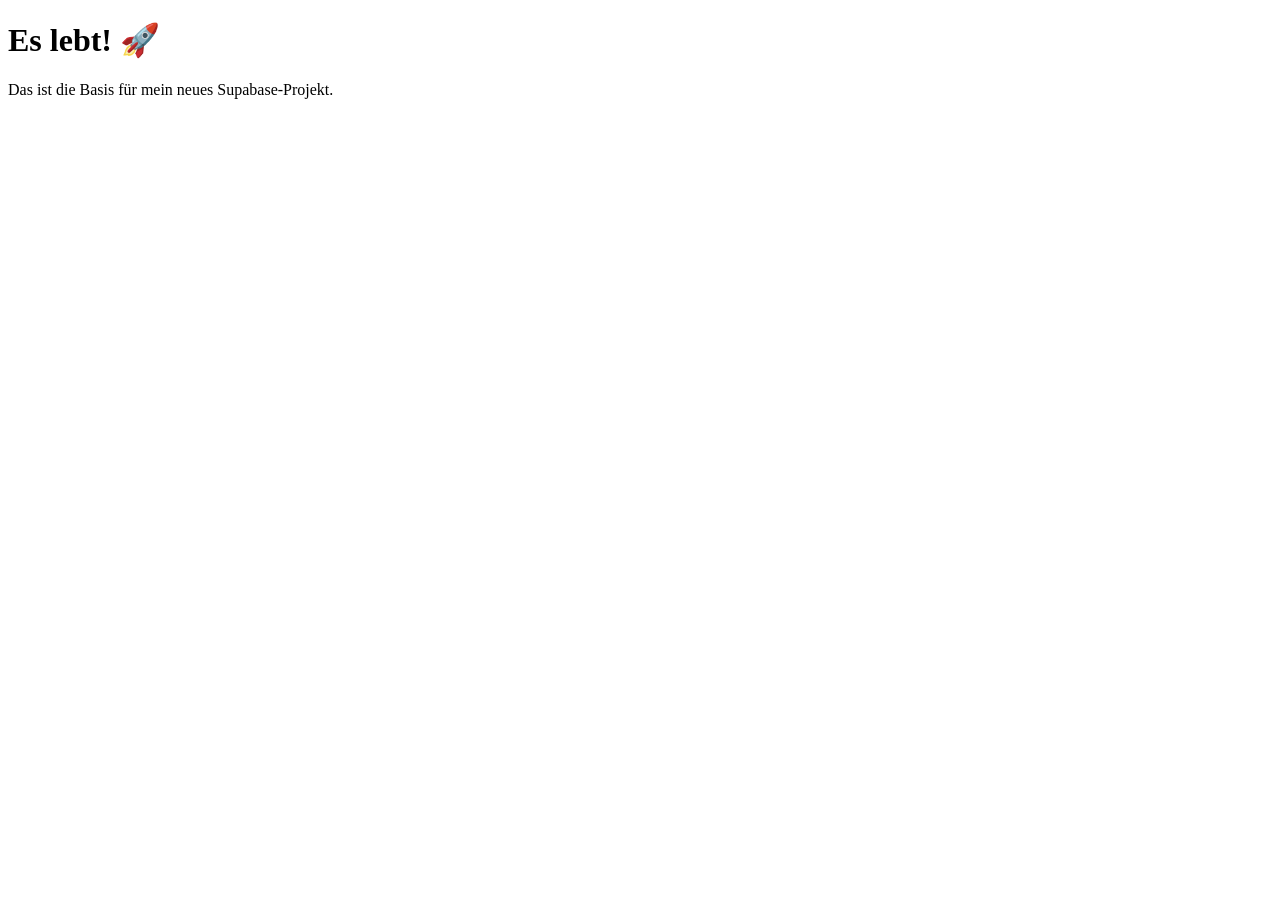
==== index.html @ 7c80a65b "Startseite mit Notepad++ erstellt" ====
<!DOCTYPE html>
<html lang="de">
<head>
    <meta charset="UTF-8">
    <meta name="viewport" content="width=device-width, initial-scale=1.0">
    <title>Meine GitHub Pages Seite</title>
</head>
<body>
    <h1>Es lebt! 🚀</h1>
    <p>Das ist die Basis für mein neues Supabase-Projekt.</p>
</body>
</html>
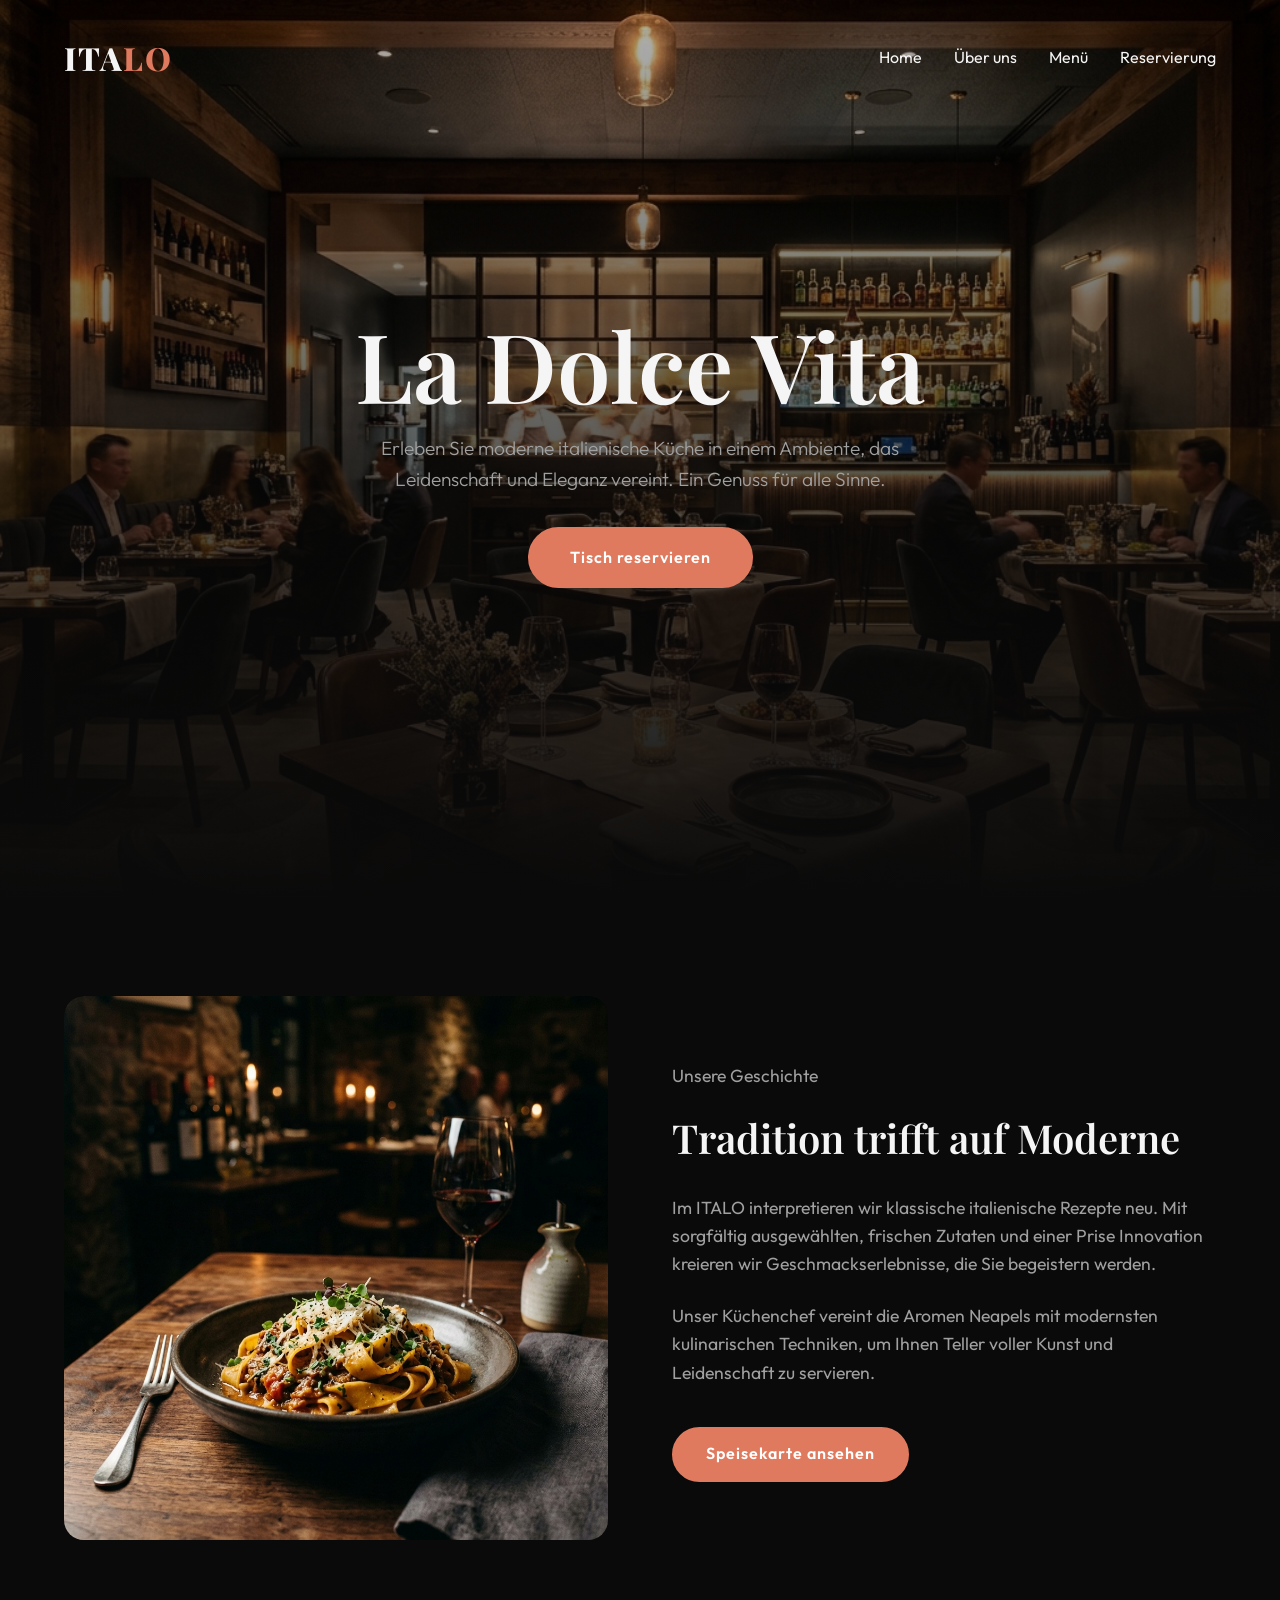
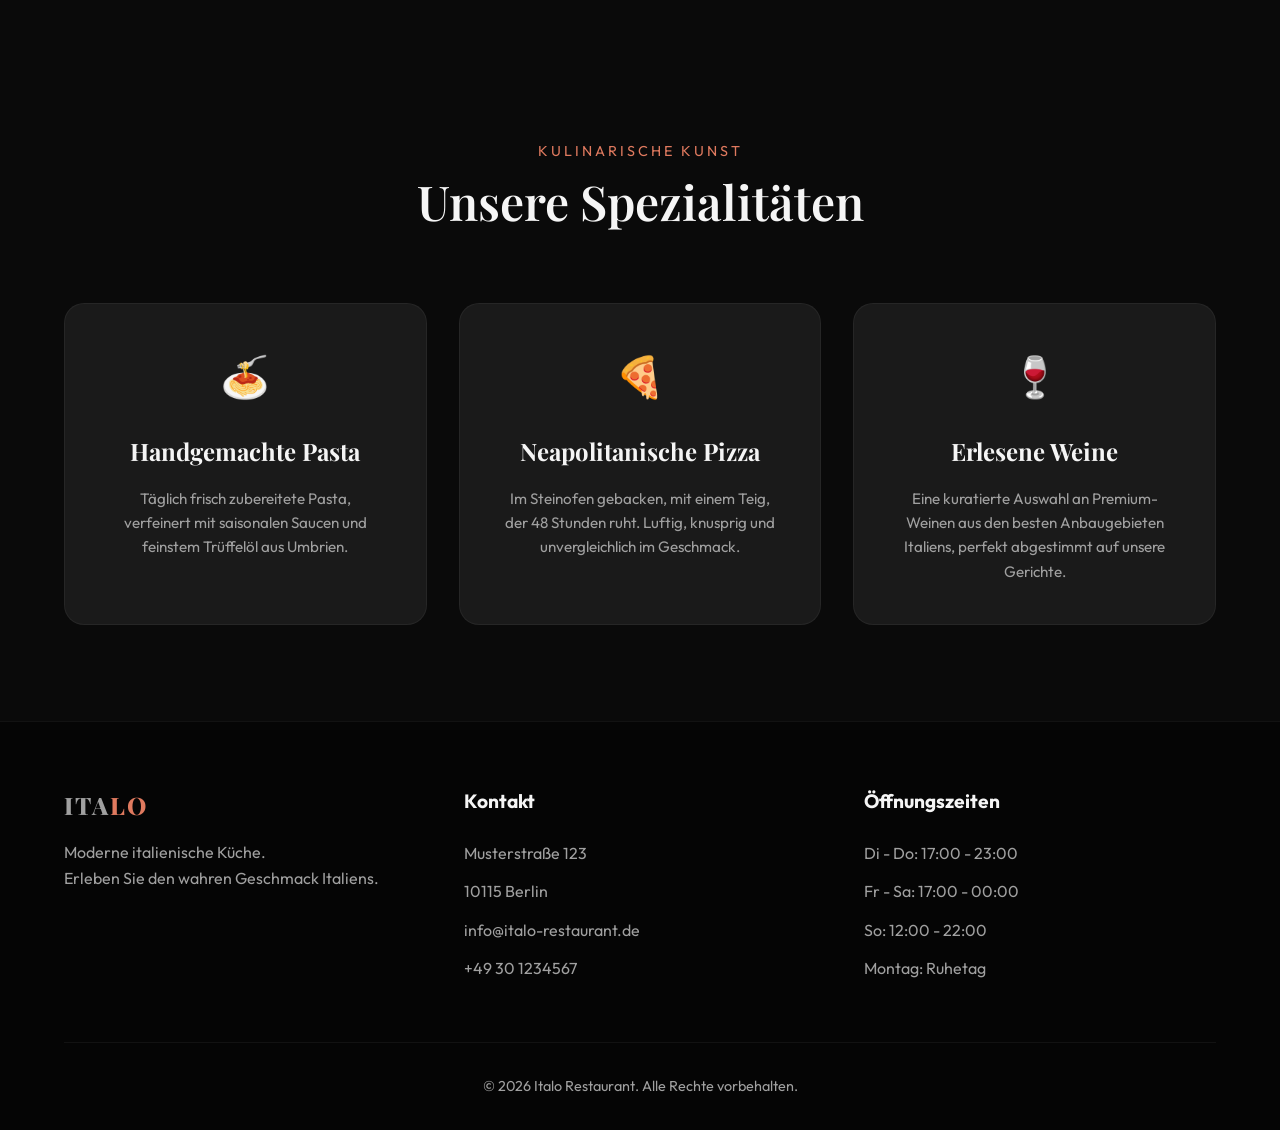
==== commit 36144578: "Initialer Upload meiner Dateien" ====
--- a/index.html
+++ b/index.html
@@ -1,12 +1,487 @@
 <!DOCTYPE html>
 <html lang="de">
+
 <head>
     <meta charset="UTF-8">
     <meta name="viewport" content="width=device-width, initial-scale=1.0">
-    <title>Meine GitHub Pages Seite</title>
+    <title>Italo | Modernes Italienisches Restaurant</title>
+    <meta name="description"
+        content="Italo - Ein modernes, italienisches Restaurant mit authentischer Küche und elegantem Ambiente.">
+    <link rel="preconnect" href="https://fonts.googleapis.com">
+    <link rel="preconnect" href="https://fonts.gstatic.com" crossorigin>
+    <link
+        href="https://fonts.googleapis.com/css2?family=Outfit:wght@300;400;600;800&family=Playfair+Display:ital,wght@0,600;1,600&display=swap"
+        rel="stylesheet">
+    <style>
+        :root {
+            --bg-color: #0a0a0a;
+            --text-main: #f5f5f5;
+            --text-muted: #a0a0a0;
+            --accent: #E07A5F;
+            --accent-hover: #c9654c;
+            --card-bg: #1a1a1a;
+            --font-sans: 'Outfit', sans-serif;
+            --font-serif: 'Playfair Display', serif;
+        }
+
+        * {
+            margin: 0;
+            padding: 0;
+            box-sizing: border-box;
+        }
+
+        body {
+            font-family: var(--font-sans);
+            background-color: var(--bg-color);
+            color: var(--text-main);
+            line-height: 1.6;
+            overflow-x: hidden;
+        }
+
+        /* Typography */
+        h1,
+        h2,
+        h3 {
+            font-family: var(--font-serif);
+            font-weight: 600;
+        }
+
+        /* Navigation */
+        nav {
+            position: fixed;
+            top: 0;
+            width: 100%;
+            padding: 2rem 5%;
+            display: flex;
+            justify-content: space-between;
+            align-items: center;
+            z-index: 100;
+            transition: all 0.3s ease;
+        }
+
+        nav.scrolled {
+            background: rgba(10, 10, 10, 0.9);
+            backdrop-filter: blur(10px);
+            padding: 1rem 5%;
+            border-bottom: 1px solid rgba(255, 255, 255, 0.05);
+        }
+
+        .logo {
+            font-size: 2rem;
+            font-weight: 800;
+            letter-spacing: 2px;
+            color: var(--text-main);
+            text-decoration: none;
+            font-family: var(--font-serif);
+        }
+
+        .logo span {
+            color: var(--accent);
+        }
+
+        .nav-links {
+            display: flex;
+            gap: 2rem;
+            list-style: none;
+        }
+
+        .nav-links a {
+            color: var(--text-main);
+            text-decoration: none;
+            font-weight: 400;
+            font-size: 1rem;
+            transition: color 0.3s ease;
+            position: relative;
+        }
+
+        .nav-links a::after {
+            content: '';
+            position: absolute;
+            bottom: -5px;
+            left: 0;
+            width: 0;
+            height: 2px;
+            background: var(--accent);
+            transition: width 0.3s ease;
+        }
+
+        .nav-links a:hover {
+            color: var(--accent);
+        }
+
+        .nav-links a:hover::after {
+            width: 100%;
+        }
+
+        /* Hero Section */
+        .hero {
+            height: 100vh;
+            display: flex;
+            align-items: center;
+            justify-content: center;
+            position: relative;
+            text-align: center;
+            padding: 0 20px;
+        }
+
+        .hero::before {
+            content: '';
+            position: absolute;
+            top: 0;
+            left: 0;
+            width: 100%;
+            height: 100%;
+            background: linear-gradient(to bottom, rgba(0, 0, 0, 0.3) 0%, rgba(10, 10, 10, 1) 100%), url('assets/hero.png') center/cover;
+            z-index: -1;
+            transform: scale(1.05);
+            animation: zoomOut 10s ease-out forwards;
+        }
+
+        @keyframes zoomOut {
+            from {
+                transform: scale(1.1);
+            }
+
+            to {
+                transform: scale(1);
+            }
+        }
+
+        .hero-content {
+            opacity: 0;
+            transform: translateY(30px);
+            animation: fadeInUp 1s ease 0.5s forwards;
+        }
+
+        @keyframes fadeInUp {
+            to {
+                opacity: 1;
+                transform: translateY(0);
+            }
+        }
+
+        .hero h1 {
+            font-size: clamp(3rem, 8vw, 6rem);
+            margin-bottom: 1rem;
+            line-height: 1.1;
+        }
+
+        .hero p {
+            font-size: 1.2rem;
+            color: var(--text-muted);
+            max-width: 600px;
+            margin: 0 auto 2rem;
+            font-weight: 300;
+        }
+
+        .btn {
+            display: inline-block;
+            padding: 1rem 2.5rem;
+            background: var(--accent);
+            color: #fff;
+            text-decoration: none;
+            border-radius: 50px;
+            font-weight: 600;
+            letter-spacing: 1px;
+            transition: all 0.3s ease;
+            border: 2px solid var(--accent);
+        }
+
+        .btn:hover {
+            background: transparent;
+            color: var(--accent);
+            transform: translateY(-3px);
+            box-shadow: 0 10px 20px rgba(224, 122, 95, 0.2);
+        }
+
+        /* Section Setup */
+        section {
+            padding: 6rem 5%;
+        }
+
+        .section-header {
+            text-align: center;
+            margin-bottom: 4rem;
+        }
+
+        .section-header h2 {
+            font-size: 3rem;
+            margin-bottom: 0.5rem;
+        }
+
+        .section-header p {
+            color: var(--accent);
+            text-transform: uppercase;
+            letter-spacing: 3px;
+            font-size: 0.9rem;
+            font-family: var(--font-sans);
+        }
+
+        /* Features / About */
+        .about-grid {
+            display: grid;
+            grid-template-columns: 1fr 1fr;
+            gap: 4rem;
+            align-items: center;
+        }
+
+        .about-text h3 {
+            font-size: 2.5rem;
+            margin-bottom: 1.5rem;
+        }
+
+        .about-text p {
+            color: var(--text-muted);
+            margin-bottom: 1.5rem;
+            font-size: 1.1rem;
+        }
+
+        .about-image {
+            position: relative;
+            border-radius: 20px;
+            overflow: hidden;
+        }
+
+        .about-image img {
+            width: 100%;
+            height: auto;
+            border-radius: 20px;
+            transition: transform 0.5s ease;
+        }
+
+        .about-image:hover img {
+            transform: scale(1.05);
+        }
+
+        /* Menu Highlights */
+        .menu-grid {
+            display: grid;
+            grid-template-columns: repeat(auto-fit, minmax(300px, 1fr));
+            gap: 2rem;
+        }
+
+        .menu-card {
+            background: var(--card-bg);
+            padding: 2.5rem;
+            border-radius: 20px;
+            text-align: center;
+            transition: transform 0.3s ease, box-shadow 0.3s ease;
+            border: 1px solid rgba(255, 255, 255, 0.05);
+        }
+
+        .menu-card:hover {
+            transform: translateY(-10px);
+            box-shadow: 0 15px 30px rgba(0, 0, 0, 0.5);
+            border-color: rgba(224, 122, 95, 0.3);
+        }
+
+        .menu-icon {
+            font-size: 2.5rem;
+            margin-bottom: 1.5rem;
+            color: var(--accent);
+        }
+
+        .menu-card h4 {
+            font-size: 1.5rem;
+            margin-bottom: 1rem;
+            font-family: var(--font-serif);
+        }
+
+        .menu-card p {
+            color: var(--text-muted);
+            font-size: 0.95rem;
+        }
+
+        /* Scroll Animations */
+        .reveal {
+            opacity: 0;
+            transform: translateY(50px);
+            transition: all 0.8s ease-out;
+        }
+
+        .reveal.active {
+            opacity: 1;
+            transform: translateY(0);
+        }
+
+        /* Footer */
+        footer {
+            background: #050505;
+            padding: 4rem 5% 2rem;
+            border-top: 1px solid rgba(255, 255, 255, 0.05);
+        }
+
+        .footer-grid {
+            display: grid;
+            grid-template-columns: repeat(auto-fit, minmax(200px, 1fr));
+            gap: 3rem;
+            margin-bottom: 3rem;
+        }
+
+        .footer-col h4 {
+            font-family: var(--font-sans);
+            font-size: 1.2rem;
+            margin-bottom: 1.5rem;
+        }
+
+        .footer-col p,
+        .footer-col a {
+            color: var(--text-muted);
+            text-decoration: none;
+            margin-bottom: 0.8rem;
+            display: block;
+            transition: color 0.3s ease;
+        }
+
+        .footer-col a:hover {
+            color: var(--accent);
+        }
+
+        .footer-bottom {
+            text-align: center;
+            color: var(--text-muted);
+            font-size: 0.9rem;
+            padding-top: 2rem;
+            border-top: 1px solid rgba(255, 255, 255, 0.05);
+        }
+
+        @media (max-width: 768px) {
+            .about-grid {
+                grid-template-columns: 1fr;
+            }
+
+            .nav-links {
+                display: none;
+                /* simple mobile handling */
+            }
+        }
+    </style>
 </head>
+
 <body>
-    <h1>Es lebt! 🚀</h1>
-    <p>Das ist die Basis für mein neues Supabase-Projekt.</p>
+
+    <nav id="navbar">
+        <a href="#" class="logo">ITA<span>LO</span></a>
+        <ul class="nav-links">
+            <li><a href="#home">Home</a></li>
+            <li><a href="#about">Über uns</a></li>
+            <li><a href="#menu">Menü</a></li>
+            <li><a href="#reservations">Reservierung</a></li>
+        </ul>
+    </nav>
+
+    <section id="home" class="hero">
+        <div class="hero-content">
+            <h1>La Dolce Vita</h1>
+            <p>Erleben Sie moderne italienische Küche in einem Ambiente, das Leidenschaft und Eleganz vereint. Ein
+                Genuss für alle Sinne.</p>
+            <a href="#reservations" class="btn">Tisch reservieren</a>
+        </div>
+    </section>
+
+    <section id="about" class="reveal">
+        <div class="about-grid">
+            <div class="about-image">
+                <img src="assets/pasta.png" alt="Gourmet Pasta Gericht">
+            </div>
+            <div class="about-text">
+                <p class="section-header" style="text-align: left; margin-bottom: 1rem;"><span>Unsere Geschichte</span>
+                </p>
+                <h3>Tradition trifft auf Moderne</h3>
+                <p>Im ITALO interpretieren wir klassische italienische Rezepte neu. Mit sorgfältig ausgewählten,
+                    frischen Zutaten und einer Prise Innovation kreieren wir Geschmackserlebnisse, die Sie begeistern
+                    werden.</p>
+                <p>Unser Küchenchef vereint die Aromen Neapels mit modernsten kulinarischen Techniken, um Ihnen Teller
+                    voller Kunst und Leidenschaft zu servieren.</p>
+                <a href="#menu" class="btn" style="margin-top: 1rem; padding: 0.8rem 2rem;">Speisekarte ansehen</a>
+            </div>
+        </div>
+    </section>
+
+    <section id="menu" class="reveal">
+        <div class="section-header">
+            <p>Kulinarische Kunst</p>
+            <h2>Unsere Spezialitäten</h2>
+        </div>
+        <div class="menu-grid">
+            <div class="menu-card">
+                <div class="menu-icon">🍝</div>
+                <h4>Handgemachte Pasta</h4>
+                <p>Täglich frisch zubereitete Pasta, verfeinert mit saisonalen Saucen und feinstem Trüffelöl aus
+                    Umbrien.</p>
+            </div>
+            <div class="menu-card">
+                <div class="menu-icon">🍕</div>
+                <h4>Neapolitanische Pizza</h4>
+                <p>Im Steinofen gebacken, mit einem Teig, der 48 Stunden ruht. Luftig, knusprig und unvergleichlich im
+                    Geschmack.</p>
+            </div>
+            <div class="menu-card">
+                <div class="menu-icon">🍷</div>
+                <h4>Erlesene Weine</h4>
+                <p>Eine kuratierte Auswahl an Premium-Weinen aus den besten Anbaugebieten Italiens, perfekt abgestimmt
+                    auf unsere Gerichte.</p>
+            </div>
+        </div>
+    </section>
+
+    <footer>
+        <div class="footer-grid">
+            <div class="footer-col">
+                <a href="#" class="logo" style="font-size: 1.5rem;">ITA<span>LO</span></a>
+                <p style="margin-top: 1rem;">Moderne italienische Küche.<br>Erleben Sie den wahren Geschmack Italiens.
+                </p>
+            </div>
+            <div class="footer-col">
+                <h4>Kontakt</h4>
+                <p>Musterstraße 123</p>
+                <p>10115 Berlin</p>
+                <p>info@italo-restaurant.de</p>
+                <p>+49 30 1234567</p>
+            </div>
+            <div class="footer-col">
+                <h4>Öffnungszeiten</h4>
+                <p>Di - Do: 17:00 - 23:00</p>
+                <p>Fr - Sa: 17:00 - 00:00</p>
+                <p>So: 12:00 - 22:00</p>
+                <p>Montag: Ruhetag</p>
+            </div>
+        </div>
+        <div class="footer-bottom">
+            <p>&copy; 2026 Italo Restaurant. Alle Rechte vorbehalten.</p>
+        </div>
+    </footer>
+
+    <script>
+        // Navbar scroll effect
+        const navbar = document.getElementById('navbar');
+        window.addEventListener('scroll', () => {
+            if (window.scrollY > 50) {
+                navbar.classList.add('scrolled');
+            } else {
+                navbar.classList.remove('scrolled');
+            }
+        });
+
+        // Scroll reveal animation
+        const reveals = document.querySelectorAll('.reveal');
+
+        function reveal() {
+            const windowHeight = window.innerHeight;
+            const elementVisible = 100;
+
+            reveals.forEach(reveal => {
+                const elementTop = reveal.getBoundingClientRect().top;
+                if (elementTop < windowHeight - elementVisible) {
+                    reveal.classList.add('active');
+                }
+            });
+        }
+
+        window.addEventListener('scroll', reveal);
+        // Trigger once on load
+        reveal();
+    </script>
 </body>
+
 </html>
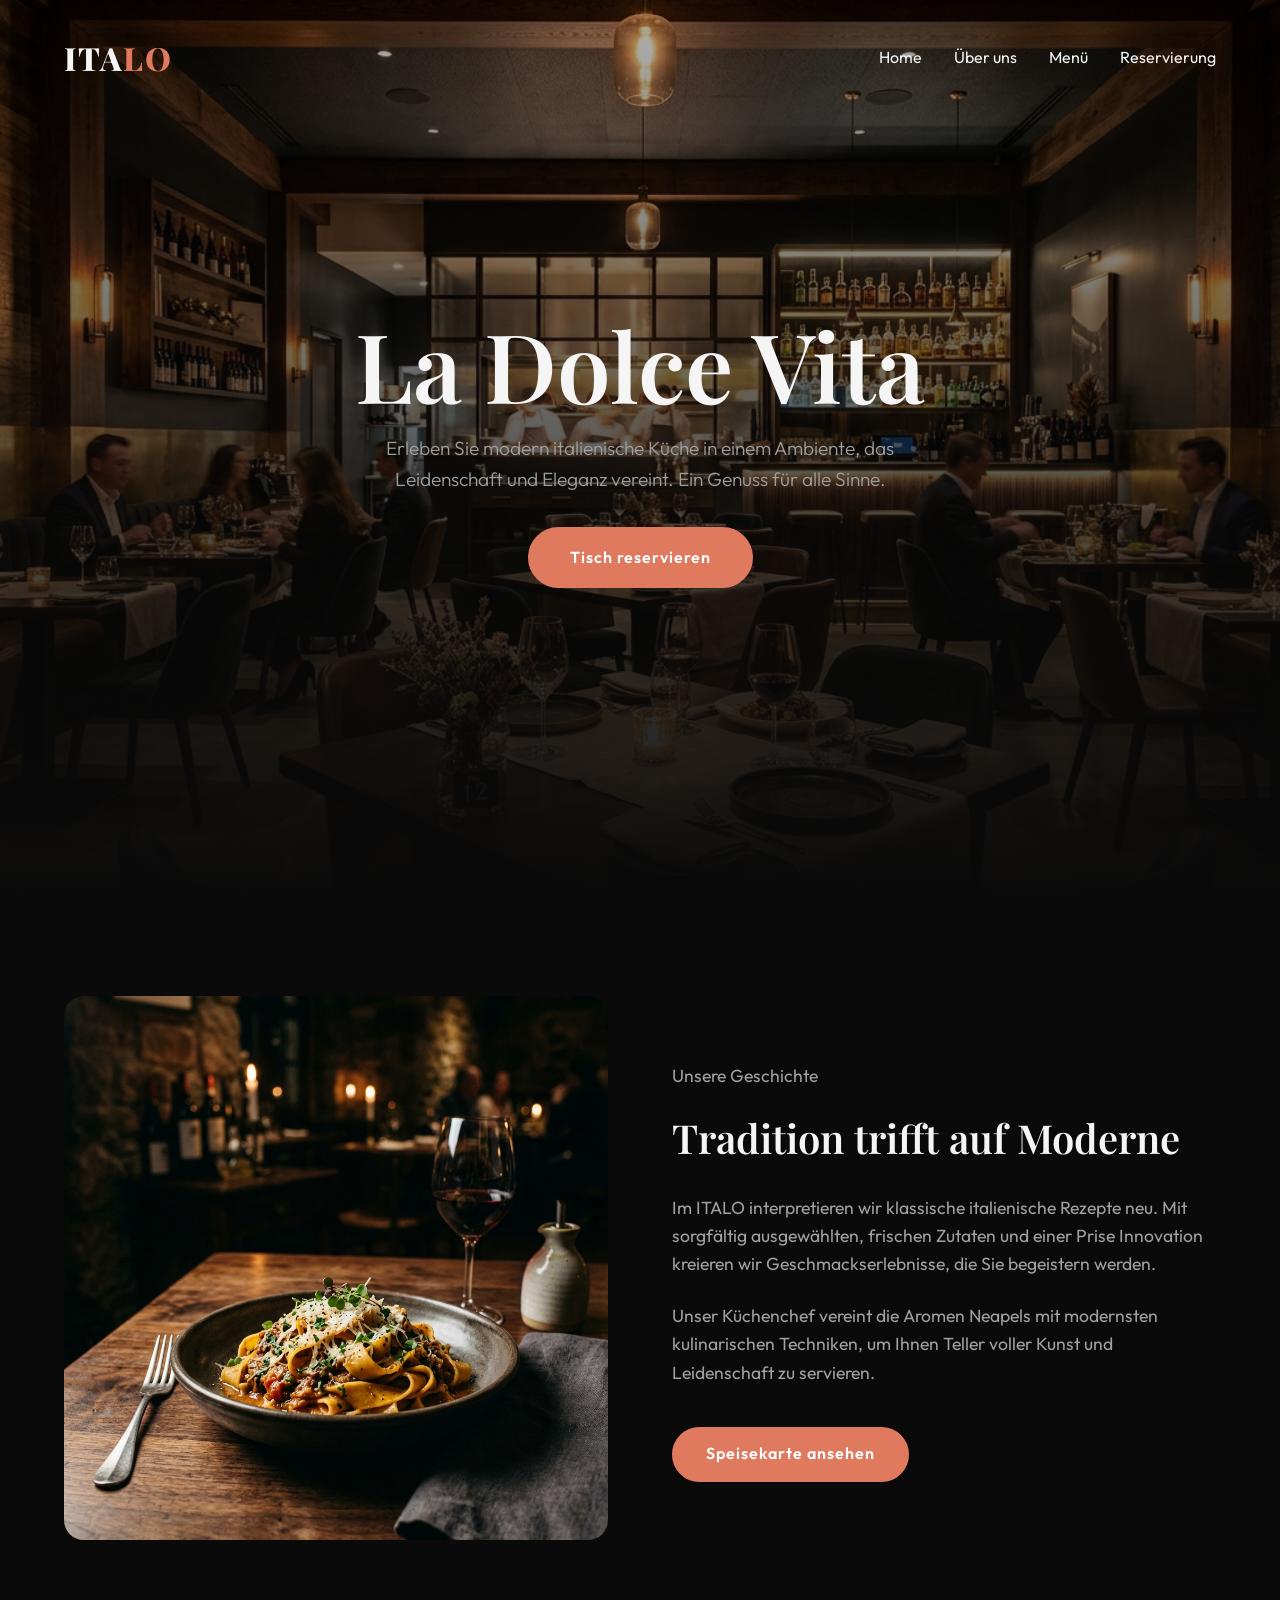
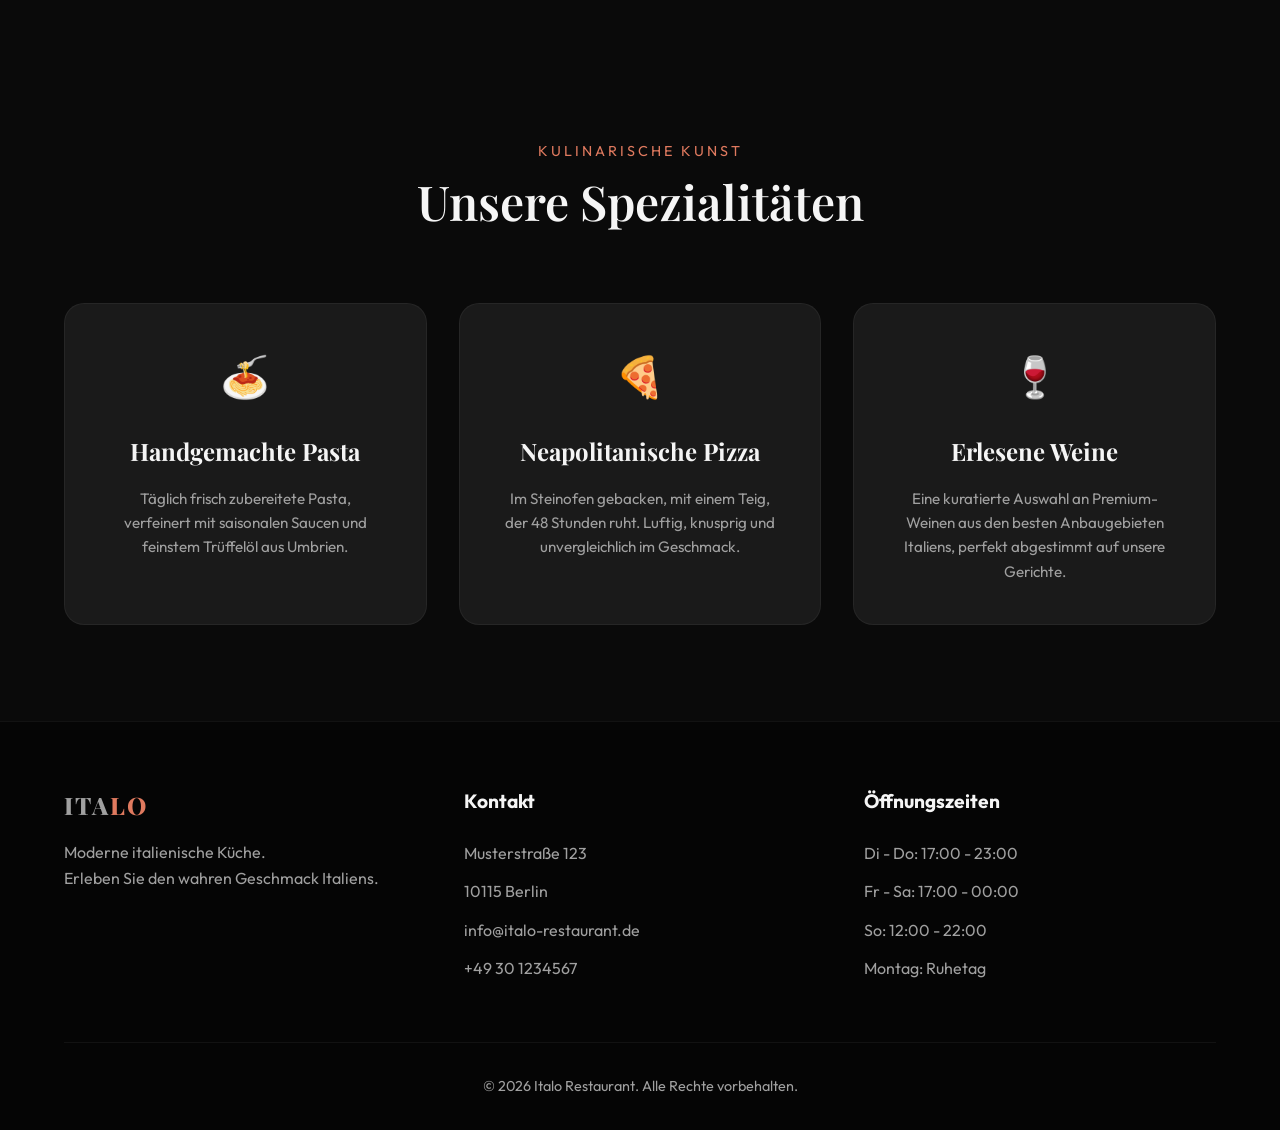
==== commit de46c0d2: "Initialer Upload meiner Dateien" ====
--- a/index.html
+++ b/index.html
@@ -373,7 +373,7 @@
     <section id="home" class="hero">
         <div class="hero-content">
             <h1>La Dolce Vita</h1>
-            <p>Erleben Sie moderne italienische Küche in einem Ambiente, das Leidenschaft und Eleganz vereint. Ein
+            <p>Erleben Sie modern italienische Küche in einem Ambiente, das Leidenschaft und Eleganz vereint. Ein
                 Genuss für alle Sinne.</p>
             <a href="#reservations" class="btn">Tisch reservieren</a>
         </div>
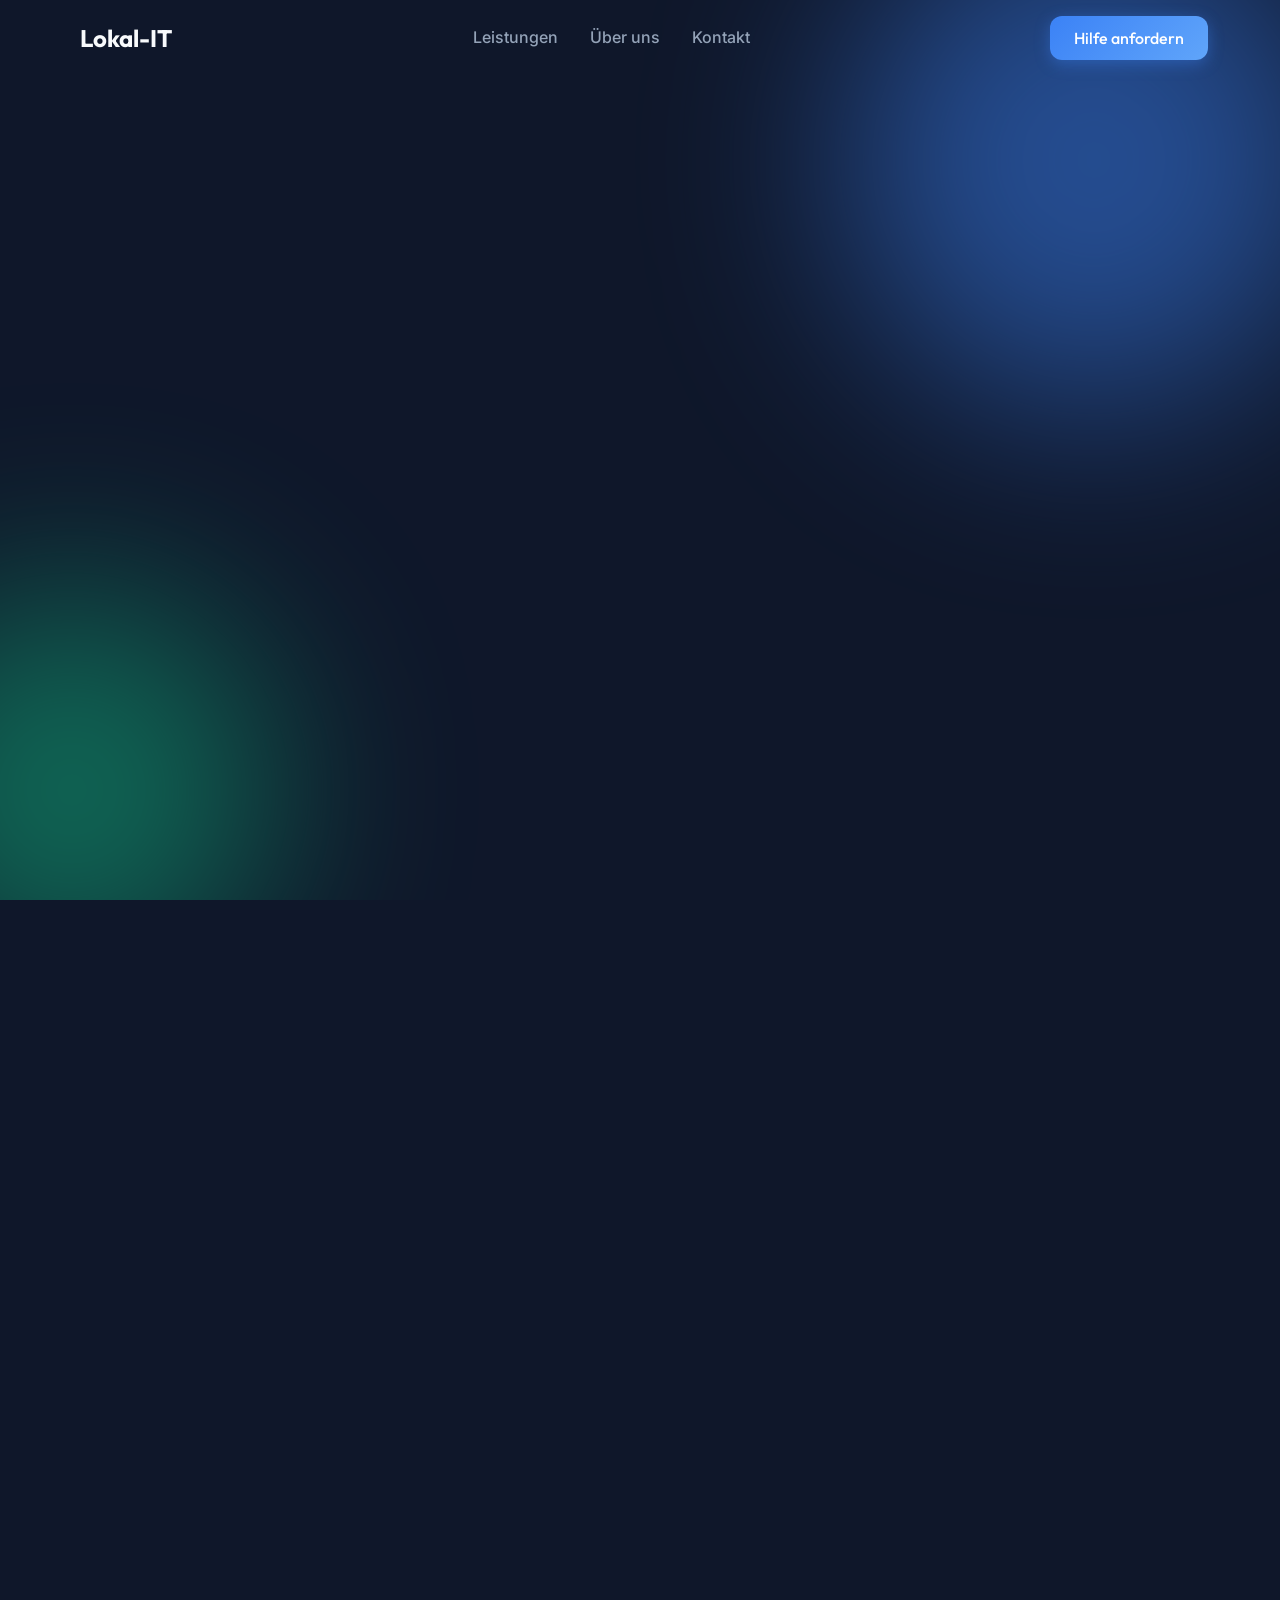
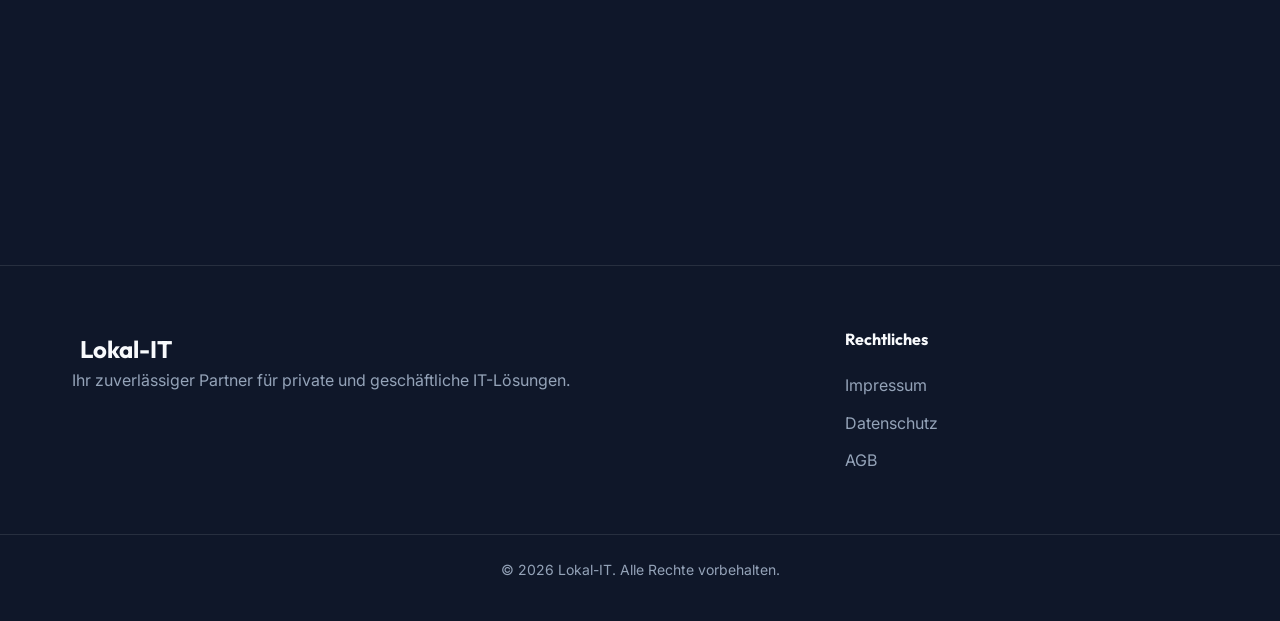
==== commit 4b01289a: "Erster Commit: Basis-Website" ====
--- a/index.html
+++ b/index.html
@@ -1,487 +1,238 @@
 <!DOCTYPE html>
 <html lang="de">
-
 <head>
     <meta charset="UTF-8">
     <meta name="viewport" content="width=device-width, initial-scale=1.0">
-    <title>Italo | Modernes Italienisches Restaurant</title>
-    <meta name="description"
-        content="Italo - Ein modernes, italienisches Restaurant mit authentischer Küche und elegantem Ambiente.">
+    <title>Lokal-IT | Ihr verlässlicher IT-Partner</title>
+    <meta name="description" content="Professionelle IT-Dienstleistungen für Privatkunden und kleine Unternehmen. Zuverlässig, schnell und direkt vor Ort.">
+    <link rel="stylesheet" href="style.css">
     <link rel="preconnect" href="https://fonts.googleapis.com">
     <link rel="preconnect" href="https://fonts.gstatic.com" crossorigin>
-    <link
-        href="https://fonts.googleapis.com/css2?family=Outfit:wght@300;400;600;800&family=Playfair+Display:ital,wght@0,600;1,600&display=swap"
-        rel="stylesheet">
-    <style>
-        :root {
-            --bg-color: #0a0a0a;
-            --text-main: #f5f5f5;
-            --text-muted: #a0a0a0;
-            --accent: #E07A5F;
-            --accent-hover: #c9654c;
-            --card-bg: #1a1a1a;
-            --font-sans: 'Outfit', sans-serif;
-            --font-serif: 'Playfair Display', serif;
-        }
-
-        * {
-            margin: 0;
-            padding: 0;
-            box-sizing: border-box;
-        }
-
-        body {
-            font-family: var(--font-sans);
-            background-color: var(--bg-color);
-            color: var(--text-main);
-            line-height: 1.6;
-            overflow-x: hidden;
-        }
-
-        /* Typography */
-        h1,
-        h2,
-        h3 {
-            font-family: var(--font-serif);
-            font-weight: 600;
-        }
-
-        /* Navigation */
-        nav {
-            position: fixed;
-            top: 0;
-            width: 100%;
-            padding: 2rem 5%;
-            display: flex;
-            justify-content: space-between;
-            align-items: center;
-            z-index: 100;
-            transition: all 0.3s ease;
-        }
-
-        nav.scrolled {
-            background: rgba(10, 10, 10, 0.9);
-            backdrop-filter: blur(10px);
-            padding: 1rem 5%;
-            border-bottom: 1px solid rgba(255, 255, 255, 0.05);
-        }
-
-        .logo {
-            font-size: 2rem;
-            font-weight: 800;
-            letter-spacing: 2px;
-            color: var(--text-main);
-            text-decoration: none;
-            font-family: var(--font-serif);
-        }
-
-        .logo span {
-            color: var(--accent);
-        }
-
-        .nav-links {
-            display: flex;
-            gap: 2rem;
-            list-style: none;
-        }
-
-        .nav-links a {
-            color: var(--text-main);
-            text-decoration: none;
-            font-weight: 400;
-            font-size: 1rem;
-            transition: color 0.3s ease;
-            position: relative;
-        }
-
-        .nav-links a::after {
-            content: '';
-            position: absolute;
-            bottom: -5px;
-            left: 0;
-            width: 0;
-            height: 2px;
-            background: var(--accent);
-            transition: width 0.3s ease;
-        }
-
-        .nav-links a:hover {
-            color: var(--accent);
-        }
-
-        .nav-links a:hover::after {
-            width: 100%;
-        }
-
-        /* Hero Section */
-        .hero {
-            height: 100vh;
-            display: flex;
-            align-items: center;
-            justify-content: center;
-            position: relative;
-            text-align: center;
-            padding: 0 20px;
-        }
-
-        .hero::before {
-            content: '';
-            position: absolute;
-            top: 0;
-            left: 0;
-            width: 100%;
-            height: 100%;
-            background: linear-gradient(to bottom, rgba(0, 0, 0, 0.3) 0%, rgba(10, 10, 10, 1) 100%), url('assets/hero.png') center/cover;
-            z-index: -1;
-            transform: scale(1.05);
-            animation: zoomOut 10s ease-out forwards;
-        }
-
-        @keyframes zoomOut {
-            from {
-                transform: scale(1.1);
-            }
-
-            to {
-                transform: scale(1);
-            }
-        }
-
-        .hero-content {
-            opacity: 0;
-            transform: translateY(30px);
-            animation: fadeInUp 1s ease 0.5s forwards;
-        }
-
-        @keyframes fadeInUp {
-            to {
-                opacity: 1;
-                transform: translateY(0);
-            }
-        }
-
-        .hero h1 {
-            font-size: clamp(3rem, 8vw, 6rem);
-            margin-bottom: 1rem;
-            line-height: 1.1;
-        }
-
-        .hero p {
-            font-size: 1.2rem;
-            color: var(--text-muted);
-            max-width: 600px;
-            margin: 0 auto 2rem;
-            font-weight: 300;
-        }
-
-        .btn {
-            display: inline-block;
-            padding: 1rem 2.5rem;
-            background: var(--accent);
-            color: #fff;
-            text-decoration: none;
-            border-radius: 50px;
-            font-weight: 600;
-            letter-spacing: 1px;
-            transition: all 0.3s ease;
-            border: 2px solid var(--accent);
-        }
-
-        .btn:hover {
-            background: transparent;
-            color: var(--accent);
-            transform: translateY(-3px);
-            box-shadow: 0 10px 20px rgba(224, 122, 95, 0.2);
-        }
-
-        /* Section Setup */
-        section {
-            padding: 6rem 5%;
-        }
-
-        .section-header {
-            text-align: center;
-            margin-bottom: 4rem;
-        }
-
-        .section-header h2 {
-            font-size: 3rem;
-            margin-bottom: 0.5rem;
-        }
-
-        .section-header p {
-            color: var(--accent);
-            text-transform: uppercase;
-            letter-spacing: 3px;
-            font-size: 0.9rem;
-            font-family: var(--font-sans);
-        }
-
-        /* Features / About */
-        .about-grid {
-            display: grid;
-            grid-template-columns: 1fr 1fr;
-            gap: 4rem;
-            align-items: center;
-        }
-
-        .about-text h3 {
-            font-size: 2.5rem;
-            margin-bottom: 1.5rem;
-        }
-
-        .about-text p {
-            color: var(--text-muted);
-            margin-bottom: 1.5rem;
-            font-size: 1.1rem;
-        }
-
-        .about-image {
-            position: relative;
-            border-radius: 20px;
-            overflow: hidden;
-        }
-
-        .about-image img {
-            width: 100%;
-            height: auto;
-            border-radius: 20px;
-            transition: transform 0.5s ease;
-        }
-
-        .about-image:hover img {
-            transform: scale(1.05);
-        }
-
-        /* Menu Highlights */
-        .menu-grid {
-            display: grid;
-            grid-template-columns: repeat(auto-fit, minmax(300px, 1fr));
-            gap: 2rem;
-        }
-
-        .menu-card {
-            background: var(--card-bg);
-            padding: 2.5rem;
-            border-radius: 20px;
-            text-align: center;
-            transition: transform 0.3s ease, box-shadow 0.3s ease;
-            border: 1px solid rgba(255, 255, 255, 0.05);
-        }
-
-        .menu-card:hover {
-            transform: translateY(-10px);
-            box-shadow: 0 15px 30px rgba(0, 0, 0, 0.5);
-            border-color: rgba(224, 122, 95, 0.3);
-        }
-
-        .menu-icon {
-            font-size: 2.5rem;
-            margin-bottom: 1.5rem;
-            color: var(--accent);
-        }
-
-        .menu-card h4 {
-            font-size: 1.5rem;
-            margin-bottom: 1rem;
-            font-family: var(--font-serif);
-        }
-
-        .menu-card p {
-            color: var(--text-muted);
-            font-size: 0.95rem;
-        }
-
-        /* Scroll Animations */
-        .reveal {
-            opacity: 0;
-            transform: translateY(50px);
-            transition: all 0.8s ease-out;
-        }
-
-        .reveal.active {
-            opacity: 1;
-            transform: translateY(0);
-        }
-
-        /* Footer */
-        footer {
-            background: #050505;
-            padding: 4rem 5% 2rem;
-            border-top: 1px solid rgba(255, 255, 255, 0.05);
-        }
-
-        .footer-grid {
-            display: grid;
-            grid-template-columns: repeat(auto-fit, minmax(200px, 1fr));
-            gap: 3rem;
-            margin-bottom: 3rem;
-        }
-
-        .footer-col h4 {
-            font-family: var(--font-sans);
-            font-size: 1.2rem;
-            margin-bottom: 1.5rem;
-        }
-
-        .footer-col p,
-        .footer-col a {
-            color: var(--text-muted);
-            text-decoration: none;
-            margin-bottom: 0.8rem;
-            display: block;
-            transition: color 0.3s ease;
-        }
-
-        .footer-col a:hover {
-            color: var(--accent);
-        }
-
-        .footer-bottom {
-            text-align: center;
-            color: var(--text-muted);
-            font-size: 0.9rem;
-            padding-top: 2rem;
-            border-top: 1px solid rgba(255, 255, 255, 0.05);
-        }
-
-        @media (max-width: 768px) {
-            .about-grid {
-                grid-template-columns: 1fr;
-            }
-
-            .nav-links {
-                display: none;
-                /* simple mobile handling */
-            }
-        }
-    </style>
+    <link href="https://fonts.googleapis.com/css2?family=Outfit:wght@300;400;500;700&family=Inter:wght@400;500&display=swap" rel="stylesheet">
+    <script src="https://unpkg.com/lucide@latest"></script>
 </head>
-
 <body>
-
-    <nav id="navbar">
-        <a href="#" class="logo">ITA<span>LO</span></a>
-        <ul class="nav-links">
-            <li><a href="#home">Home</a></li>
-            <li><a href="#about">Über uns</a></li>
-            <li><a href="#menu">Menü</a></li>
-            <li><a href="#reservations">Reservierung</a></li>
-        </ul>
+    <nav class="navbar">
+        <div class="container nav-content">
+            <a href="#" class="logo">
+                <i data-lucide="cpu" class="logo-icon"></i>
+                <span>Lokal-IT</span>
+            </a>
+            <ul class="nav-links">
+                <li><a href="#services">Leistungen</a></li>
+                <li><a href="#about">Über uns</a></li>
+                <li><a href="#contact">Kontakt</a></li>
+            </ul>
+            <button class="btn-primary" onclick="document.getElementById('contact').scrollIntoView()">Hilfe anfordern</button>
+            <button class="mobile-menu-btn"><i data-lucide="menu"></i></button>
+        </div>
     </nav>
 
-    <section id="home" class="hero">
-        <div class="hero-content">
-            <h1>La Dolce Vita</h1>
-            <p>Erleben Sie modern italienische Küche in einem Ambiente, das Leidenschaft und Eleganz vereint. Ein
-                Genuss für alle Sinne.</p>
-            <a href="#reservations" class="btn">Tisch reservieren</a>
-        </div>
-    </section>
-
-    <section id="about" class="reveal">
-        <div class="about-grid">
-            <div class="about-image">
-                <img src="assets/pasta.png" alt="Gourmet Pasta Gericht">
-            </div>
-            <div class="about-text">
-                <p class="section-header" style="text-align: left; margin-bottom: 1rem;"><span>Unsere Geschichte</span>
-                </p>
-                <h3>Tradition trifft auf Moderne</h3>
-                <p>Im ITALO interpretieren wir klassische italienische Rezepte neu. Mit sorgfältig ausgewählten,
-                    frischen Zutaten und einer Prise Innovation kreieren wir Geschmackserlebnisse, die Sie begeistern
-                    werden.</p>
-                <p>Unser Küchenchef vereint die Aromen Neapels mit modernsten kulinarischen Techniken, um Ihnen Teller
-                    voller Kunst und Leidenschaft zu servieren.</p>
-                <a href="#menu" class="btn" style="margin-top: 1rem; padding: 0.8rem 2rem;">Speisekarte ansehen</a>
-            </div>
-        </div>
-    </section>
-
-    <section id="menu" class="reveal">
-        <div class="section-header">
-            <p>Kulinarische Kunst</p>
-            <h2>Unsere Spezialitäten</h2>
-        </div>
-        <div class="menu-grid">
-            <div class="menu-card">
-                <div class="menu-icon">🍝</div>
-                <h4>Handgemachte Pasta</h4>
-                <p>Täglich frisch zubereitete Pasta, verfeinert mit saisonalen Saucen und feinstem Trüffelöl aus
-                    Umbrien.</p>
-            </div>
-            <div class="menu-card">
-                <div class="menu-icon">🍕</div>
-                <h4>Neapolitanische Pizza</h4>
-                <p>Im Steinofen gebacken, mit einem Teig, der 48 Stunden ruht. Luftig, knusprig und unvergleichlich im
-                    Geschmack.</p>
-            </div>
-            <div class="menu-card">
-                <div class="menu-icon">🍷</div>
-                <h4>Erlesene Weine</h4>
-                <p>Eine kuratierte Auswahl an Premium-Weinen aus den besten Anbaugebieten Italiens, perfekt abgestimmt
-                    auf unsere Gerichte.</p>
-            </div>
-        </div>
-    </section>
-
-    <footer>
-        <div class="footer-grid">
-            <div class="footer-col">
-                <a href="#" class="logo" style="font-size: 1.5rem;">ITA<span>LO</span></a>
-                <p style="margin-top: 1rem;">Moderne italienische Küche.<br>Erleben Sie den wahren Geschmack Italiens.
-                </p>
-            </div>
-            <div class="footer-col">
-                <h4>Kontakt</h4>
-                <p>Musterstraße 123</p>
-                <p>10115 Berlin</p>
-                <p>info@italo-restaurant.de</p>
-                <p>+49 30 1234567</p>
-            </div>
-            <div class="footer-col">
-                <h4>Öffnungszeiten</h4>
-                <p>Di - Do: 17:00 - 23:00</p>
-                <p>Fr - Sa: 17:00 - 00:00</p>
-                <p>So: 12:00 - 22:00</p>
-                <p>Montag: Ruhetag</p>
+    <header class="hero">
+        <div class="hero-bg-shapes">
+            <div class="shape shape-1"></div>
+            <div class="shape shape-2"></div>
+        </div>
+        <div class="container hero-content">
+            <div class="hero-text fade-in-up">
+                <span class="badge">Lokal & Zuverlässig</span>
+                <h1>Ihre IT in <span class="text-gradient">sicheren Händen</span></h1>
+                <p>Maßgeschneiderter IT-Support für Privatkunden und Kleinunternehmen. Wir lösen Ihre technischen Probleme schnell, unkompliziert und direkt vor Ort.</p>
+                <div class="hero-buttons">
+                    <a href="#contact" class="btn-primary lg">Termin vereinbaren</a>
+                    <a href="#services" class="btn-secondary lg">Unsere Leistungen</a>
+                </div>
+            </div>
+            <div class="hero-image fade-in-up delay-1">
+                <div class="glass-card main-graphic">
+                    <div class="graphic-header">
+                        <div class="dots"><span></span><span></span><span></span></div>
+                        <div class="status">System Status: Online</div>
+                    </div>
+                    <div class="graphic-body">
+                        <i data-lucide="shield-check" class="huge-icon text-gradient"></i>
+                        <h3>Alles läuft reibungslos</h3>
+                        <p>Wir kümmern uns um die Technik, damit Sie sich auf das Wichtige konzentrieren können.</p>
+                    </div>
+                </div>
+            </div>
+        </div>
+    </header>
+
+    <section id="services" class="services section">
+        <div class="container">
+            <div class="section-header fade-in-up">
+                <h2>Unsere <span class="text-gradient">Leistungen</span></h2>
+                <p>Egal ob privates Heimnetzwerk oder professionelle Firmen-IT – wir bieten die passende Lösung.</p>
+            </div>
+            
+            <div class="services-grid">
+                <!-- Privatkunden -->
+                <div class="service-card glass-card hover-lift fade-in-up">
+                    <div class="icon-wrapper">
+                        <i data-lucide="home"></i>
+                    </div>
+                    <h3>Für Privatkunden</h3>
+                    <p>Schnelle Hilfe bei Computerproblemen, Einrichtung von WLAN und Smart Home Geräten.</p>
+                    <ul class="feature-list">
+                        <li><i data-lucide="check-circle-2"></i> PC & Mac Reparatur</li>
+                        <li><i data-lucide="check-circle-2"></i> WLAN & Netzwerk</li>
+                        <li><i data-lucide="check-circle-2"></i> Virenschutz & Entfernung</li>
+                        <li><i data-lucide="check-circle-2"></i> Datenrettung</li>
+                    </ul>
+                </div>
+
+                <!-- Kleinunternehmen -->
+                <div class="service-card glass-card hover-lift fade-in-up delay-1">
+                    <div class="icon-wrapper">
+                        <i data-lucide="briefcase"></i>
+                    </div>
+                    <h3>Für Kleinunternehmen</h3>
+                    <p>Zuverlässige IT-Infrastruktur, Datensicherung und Wartung für Ihren reibungslosen Betriebsablauf.</p>
+                    <ul class="feature-list">
+                        <li><i data-lucide="check-circle-2"></i> Server & Cloud-Lösungen</li>
+                        <li><i data-lucide="check-circle-2"></i> IT-Sicherheit & Firewall</li>
+                        <li><i data-lucide="check-circle-2"></i> Regelmäßige Wartung</li>
+                        <li><i data-lucide="check-circle-2"></i> Microsoft 365 Einrichtung</li>
+                    </ul>
+                </div>
+                
+                <!-- Remote Support -->
+                <div class="service-card glass-card hover-lift fade-in-up delay-2">
+                    <div class="icon-wrapper">
+                        <i data-lucide="headset"></i>
+                    </div>
+                    <h3>Remote Support</h3>
+                    <p>Viele Probleme lassen sich schnell und unkompliziert über die Ferne lösen – ohne Anfahrtskosten.</p>
+                    <ul class="feature-list">
+                        <li><i data-lucide="check-circle-2"></i> Soforthilfe per Fernwartung</li>
+                        <li><i data-lucide="check-circle-2"></i> System-Updates</li>
+                        <li><i data-lucide="check-circle-2"></i> Software-Installation</li>
+                        <li><i data-lucide="check-circle-2"></i> Fehlerdiagnose</li>
+                    </ul>
+                </div>
+            </div>
+        </div>
+    </section>
+
+    <section class="cta section">
+        <div class="container">
+            <div class="cta-box glass-card fade-in-up">
+                <div class="cta-content">
+                    <h2>Bereit für problemlose IT?</h2>
+                    <p>Kontaktieren Sie uns für ein unverbindliches Erstgespräch. Wir analysieren Ihren Bedarf und finden die beste Lösung.</p>
+                </div>
+                <div class="cta-action">
+                    <a href="#contact" class="btn-primary lg pulse">Jetzt anfragen</a>
+                </div>
+            </div>
+        </div>
+    </section>
+
+    <section id="about" class="about section">
+        <div class="container about-content">
+            <div class="about-image fade-in-up">
+                <div class="image-wrapper glass-card">
+                    <img src="https://images.unsplash.com/photo-1581092918056-0c4c3acd3789?auto=format&fit=crop&q=80&w=800" alt="IT Support Techniker">
+                    <div class="experience-badge">
+                        <span class="number">10+</span>
+                        <span class="text">Jahre<br>Erfahrung</span>
+                    </div>
+                </div>
+            </div>
+            <div class="about-text fade-in-up delay-1">
+                <h2>Ihr lokaler Partner aus <span class="text-gradient">Überzeugung</span></h2>
+                <p>Als lokaler IT-Dienstleister verstehen wir die Bedeutung von funktionierender Technik im Alltag und im Beruf. Unser Ziel ist es, Ihnen Technik nicht als Hindernis, sondern als Werkzeug zugänglich zu machen.</p>
+                <div class="stats-grid">
+                    <div class="stat-item">
+                        <i data-lucide="users" class="stat-icon text-gradient"></i>
+                        <h4>500+</h4>
+                        <p>Zufriedene Kunden</p>
+                    </div>
+                    <div class="stat-item">
+                        <i data-lucide="tool" class="stat-icon text-gradient"></i>
+                        <h4>99%</h4>
+                        <p>Erfolgsquote</p>
+                    </div>
+                </div>
+            </div>
+        </div>
+    </section>
+
+    <section id="contact" class="contact section">
+        <div class="container">
+            <div class="section-header fade-in-up">
+                <h2>Lassen Sie uns <span class="text-gradient">sprechen</span></h2>
+                <p>Schreiben Sie uns Ihr Anliegen. Wir melden uns umgehend bei Ihnen.</p>
+            </div>
+            
+            <div class="contact-grid">
+                <div class="contact-info fade-in-up">
+                    <div class="info-card glass-card">
+                        <i data-lucide="map-pin" class="info-icon"></i>
+                        <div>
+                            <h4>Standort</h4>
+                            <p>Musterstraße 123, 12345 Musterstadt</p>
+                        </div>
+                    </div>
+                    <div class="info-card glass-card">
+                        <i data-lucide="phone" class="info-icon"></i>
+                        <div>
+                            <h4>Telefon</h4>
+                            <p>+49 (0) 123 456789</p>
+                        </div>
+                    </div>
+                    <div class="info-card glass-card">
+                        <i data-lucide="mail" class="info-icon"></i>
+                        <div>
+                            <h4>E-Mail</h4>
+                            <p>info@lokal-it-beispiel.de</p>
+                        </div>
+                    </div>
+                </div>
+                
+                <form class="contact-form glass-card fade-in-up delay-1" onsubmit="event.preventDefault(); alert('Vielen Dank! Ihre Nachricht wurde (fiktiv) gesendet.');">
+                    <div class="form-group">
+                        <label for="name">Name</label>
+                        <input type="text" id="name" required placeholder="Max Mustermann">
+                    </div>
+                    <div class="form-group">
+                        <label for="email">E-Mail</label>
+                        <input type="email" id="email" required placeholder="max@beispiel.de">
+                    </div>
+                    <div class="form-group">
+                        <label for="message">Nachricht</label>
+                        <textarea id="message" rows="5" required placeholder="Wie können wir Ihnen helfen?"></textarea>
+                    </div>
+                    <button type="submit" class="btn-primary w-full">Nachricht senden</button>
+                </form>
+            </div>
+        </div>
+    </section>
+
+    <footer class="footer">
+        <div class="container footer-content">
+            <div class="footer-brand">
+                <a href="#" class="logo">
+                    <i data-lucide="cpu" class="logo-icon"></i>
+                    <span>Lokal-IT</span>
+                </a>
+                <p>Ihr zuverlässiger Partner für private und geschäftliche IT-Lösungen.</p>
+            </div>
+            <div class="footer-links">
+                <h4>Rechtliches</h4>
+                <ul>
+                    <li><a href="#">Impressum</a></li>
+                    <li><a href="#">Datenschutz</a></li>
+                    <li><a href="#">AGB</a></li>
+                </ul>
             </div>
         </div>
         <div class="footer-bottom">
-            <p>&copy; 2026 Italo Restaurant. Alle Rechte vorbehalten.</p>
+            <p>&copy; 2026 Lokal-IT. Alle Rechte vorbehalten.</p>
         </div>
     </footer>
 
-    <script>
-        // Navbar scroll effect
-        const navbar = document.getElementById('navbar');
-        window.addEventListener('scroll', () => {
-            if (window.scrollY > 50) {
-                navbar.classList.add('scrolled');
-            } else {
-                navbar.classList.remove('scrolled');
-            }
-        });
-
-        // Scroll reveal animation
-        const reveals = document.querySelectorAll('.reveal');
-
-        function reveal() {
-            const windowHeight = window.innerHeight;
-            const elementVisible = 100;
-
-            reveals.forEach(reveal => {
-                const elementTop = reveal.getBoundingClientRect().top;
-                if (elementTop < windowHeight - elementVisible) {
-                    reveal.classList.add('active');
-                }
-            });
-        }
-
-        window.addEventListener('scroll', reveal);
-        // Trigger once on load
-        reveal();
-    </script>
+    <script src="script.js"></script>
 </body>
-
 </html>
--- a/style.css
+++ b/style.css
@@ -0,0 +1,609 @@
+:root {
+    --bg-color: #0f172a;
+    --text-main: #f8fafc;
+    --text-muted: #94a3b8;
+    --primary: #3b82f6;
+    --primary-hover: #2563eb;
+    --secondary: #10b981;
+    --glass-bg: rgba(30, 41, 59, 0.7);
+    --glass-border: rgba(255, 255, 255, 0.1);
+    --font-heading: 'Outfit', sans-serif;
+    --font-body: 'Inter', sans-serif;
+    
+    --transition: all 0.3s cubic-bezier(0.4, 0, 0.2, 1);
+}
+
+* {
+    margin: 0;
+    padding: 0;
+    box-sizing: border-box;
+}
+
+html {
+    scroll-behavior: smooth;
+}
+
+body {
+    background-color: var(--bg-color);
+    color: var(--text-main);
+    font-family: var(--font-body);
+    line-height: 1.6;
+    overflow-x: hidden;
+}
+
+/* Typography */
+h1, h2, h3, h4 {
+    font-family: var(--font-heading);
+    line-height: 1.2;
+    margin-bottom: 1rem;
+}
+
+h1 { font-size: clamp(2.5rem, 5vw, 4rem); font-weight: 700; }
+h2 { font-size: clamp(2rem, 4vw, 3rem); font-weight: 700; }
+h3 { font-size: 1.5rem; font-weight: 600; }
+p { color: var(--text-muted); margin-bottom: 1rem; }
+
+.text-gradient {
+    background: linear-gradient(135deg, var(--primary), var(--secondary));
+    -webkit-background-clip: text;
+    -webkit-text-fill-color: transparent;
+    background-clip: text;
+}
+
+/* Layout */
+.container {
+    max-width: 1200px;
+    margin: 0 auto;
+    padding: 0 2rem;
+}
+
+.section {
+    padding: 6rem 0;
+}
+
+.section-header {
+    text-align: center;
+    max-width: 600px;
+    margin: 0 auto 4rem auto;
+}
+
+/* UI Elements */
+.glass-card {
+    background: var(--glass-bg);
+    backdrop-filter: blur(12px);
+    -webkit-backdrop-filter: blur(12px);
+    border: 1px solid var(--glass-border);
+    border-radius: 1.5rem;
+    padding: 2rem;
+    box-shadow: 0 8px 32px rgba(0, 0, 0, 0.2);
+}
+
+.btn-primary, .btn-secondary {
+    display: inline-flex;
+    align-items: center;
+    justify-content: center;
+    padding: 0.75rem 1.5rem;
+    border-radius: 0.75rem;
+    font-weight: 500;
+    font-family: var(--font-heading);
+    cursor: pointer;
+    transition: var(--transition);
+    text-decoration: none;
+    border: none;
+    font-size: 1rem;
+}
+
+.btn-primary {
+    background: linear-gradient(135deg, var(--primary), #60a5fa);
+    color: white;
+    box-shadow: 0 4px 15px rgba(59, 130, 246, 0.4);
+}
+
+.btn-primary:hover {
+    transform: translateY(-2px);
+    box-shadow: 0 6px 20px rgba(59, 130, 246, 0.6);
+}
+
+.btn-secondary {
+    background: transparent;
+    color: var(--text-main);
+    border: 1px solid var(--glass-border);
+}
+
+.btn-secondary:hover {
+    background: rgba(255, 255, 255, 0.05);
+    transform: translateY(-2px);
+}
+
+.btn-primary.lg, .btn-secondary.lg {
+    padding: 1rem 2rem;
+    font-size: 1.125rem;
+}
+
+.w-full { width: 100%; }
+
+.badge {
+    display: inline-block;
+    padding: 0.5rem 1rem;
+    background: rgba(59, 130, 246, 0.1);
+    color: #60a5fa;
+    border-radius: 2rem;
+    font-size: 0.875rem;
+    font-weight: 600;
+    margin-bottom: 1.5rem;
+    border: 1px solid rgba(59, 130, 246, 0.2);
+}
+
+/* Navbar */
+.navbar {
+    position: fixed;
+    top: 0;
+    width: 100%;
+    z-index: 1000;
+    padding: 1rem 0;
+    transition: var(--transition);
+}
+
+.navbar.scrolled {
+    background: rgba(15, 23, 42, 0.9);
+    backdrop-filter: blur(10px);
+    border-bottom: 1px solid var(--glass-border);
+    padding: 0.75rem 0;
+}
+
+.nav-content {
+    display: flex;
+    justify-content: space-between;
+    align-items: center;
+}
+
+.logo {
+    display: flex;
+    align-items: center;
+    gap: 0.5rem;
+    text-decoration: none;
+    color: var(--text-main);
+    font-family: var(--font-heading);
+    font-size: 1.5rem;
+    font-weight: 700;
+}
+
+.logo-icon {
+    color: var(--primary);
+}
+
+.nav-links {
+    display: flex;
+    gap: 2rem;
+    list-style: none;
+}
+
+.nav-links a {
+    color: var(--text-muted);
+    text-decoration: none;
+    font-weight: 500;
+    transition: var(--transition);
+}
+
+.nav-links a:hover {
+    color: var(--text-main);
+}
+
+.mobile-menu-btn {
+    display: none;
+    background: none;
+    border: none;
+    color: var(--text-main);
+    cursor: pointer;
+}
+
+/* Hero Section */
+.hero {
+    position: relative;
+    min-height: 100vh;
+    display: flex;
+    align-items: center;
+    padding-top: 80px;
+    overflow: hidden;
+}
+
+.hero-bg-shapes {
+    position: absolute;
+    top: 0;
+    left: 0;
+    width: 100%;
+    height: 100%;
+    z-index: -1;
+    overflow: hidden;
+}
+
+.shape {
+    position: absolute;
+    border-radius: 50%;
+    filter: blur(100px);
+    opacity: 0.5;
+}
+
+.shape-1 {
+    top: -10%;
+    right: -5%;
+    width: 500px;
+    height: 500px;
+    background: var(--primary);
+    animation: float 10s ease-in-out infinite;
+}
+
+.shape-2 {
+    bottom: -10%;
+    left: -10%;
+    width: 400px;
+    height: 400px;
+    background: var(--secondary);
+    animation: float 12s ease-in-out infinite reverse;
+}
+
+.hero-content {
+    display: grid;
+    grid-template-columns: 1fr 1fr;
+    gap: 4rem;
+    align-items: center;
+}
+
+.hero-buttons {
+    display: flex;
+    gap: 1rem;
+    margin-top: 2rem;
+}
+
+.main-graphic {
+    position: relative;
+    padding: 0;
+    overflow: hidden;
+    transform: perspective(1000px) rotateY(-5deg) rotateX(5deg);
+    transition: transform 0.5s ease;
+}
+
+.main-graphic:hover {
+    transform: perspective(1000px) rotateY(0deg) rotateX(0deg);
+}
+
+.graphic-header {
+    background: rgba(0,0,0,0.2);
+    padding: 1rem;
+    display: flex;
+    justify-content: space-between;
+    align-items: center;
+    border-bottom: 1px solid var(--glass-border);
+}
+
+.dots {
+    display: flex;
+    gap: 0.5rem;
+}
+
+.dots span {
+    width: 12px;
+    height: 12px;
+    border-radius: 50%;
+    background: #ef4444;
+}
+.dots span:nth-child(2) { background: #eab308; }
+.dots span:nth-child(3) { background: #22c55e; }
+
+.status {
+    font-size: 0.875rem;
+    color: #22c55e;
+    font-weight: 500;
+}
+
+.graphic-body {
+    padding: 3rem 2rem;
+    text-align: center;
+}
+
+.huge-icon {
+    width: 80px;
+    height: 80px;
+    margin-bottom: 1.5rem;
+}
+
+/* Services Section */
+.services-grid {
+    display: grid;
+    grid-template-columns: repeat(auto-fit, minmax(300px, 1fr));
+    gap: 2rem;
+}
+
+.service-card {
+    transition: var(--transition);
+}
+
+.hover-lift:hover {
+    transform: translateY(-10px);
+    border-color: rgba(59, 130, 246, 0.3);
+}
+
+.icon-wrapper {
+    width: 60px;
+    height: 60px;
+    background: rgba(59, 130, 246, 0.1);
+    border-radius: 1rem;
+    display: flex;
+    align-items: center;
+    justify-content: center;
+    margin-bottom: 1.5rem;
+    color: #60a5fa;
+}
+
+.icon-wrapper i {
+    width: 30px;
+    height: 30px;
+}
+
+.feature-list {
+    list-style: none;
+    margin-top: 1.5rem;
+}
+
+.feature-list li {
+    display: flex;
+    align-items: center;
+    gap: 0.75rem;
+    margin-bottom: 0.75rem;
+    color: var(--text-main);
+    font-size: 0.95rem;
+}
+
+.feature-list i {
+    color: var(--secondary);
+    width: 20px;
+    height: 20px;
+}
+
+/* CTA Section */
+.cta-box {
+    display: flex;
+    justify-content: space-between;
+    align-items: center;
+    background: linear-gradient(135deg, rgba(30, 41, 59, 0.9), rgba(15, 23, 42, 0.9));
+    border-color: rgba(59, 130, 246, 0.3);
+}
+
+.cta-content p {
+    margin-bottom: 0;
+}
+
+/* About Section */
+.about-content {
+    display: grid;
+    grid-template-columns: 1fr 1fr;
+    gap: 4rem;
+    align-items: center;
+}
+
+.image-wrapper {
+    position: relative;
+    padding: 1rem;
+}
+
+.image-wrapper img {
+    width: 100%;
+    border-radius: 1rem;
+    display: block;
+}
+
+.experience-badge {
+    position: absolute;
+    bottom: -20px;
+    right: -20px;
+    background: linear-gradient(135deg, var(--primary), var(--secondary));
+    padding: 1.5rem;
+    border-radius: 1rem;
+    text-align: center;
+    box-shadow: 0 10px 25px rgba(0,0,0,0.3);
+    border: 2px solid var(--bg-color);
+}
+
+.experience-badge .number {
+    display: block;
+    font-size: 2rem;
+    font-weight: 700;
+    font-family: var(--font-heading);
+}
+
+.experience-badge .text {
+    font-size: 0.875rem;
+    font-weight: 500;
+}
+
+.stats-grid {
+    display: grid;
+    grid-template-columns: 1fr 1fr;
+    gap: 2rem;
+    margin-top: 2rem;
+}
+
+.stat-icon {
+    width: 40px;
+    height: 40px;
+    margin-bottom: 1rem;
+}
+
+/* Contact Section */
+.contact-grid {
+    display: grid;
+    grid-template-columns: 1fr 2fr;
+    gap: 3rem;
+}
+
+.info-card {
+    display: flex;
+    gap: 1rem;
+    margin-bottom: 1rem;
+    padding: 1.5rem;
+}
+
+.info-icon {
+    color: var(--primary);
+    width: 24px;
+    height: 24px;
+    flex-shrink: 0;
+}
+
+.info-card h4 {
+    margin-bottom: 0.25rem;
+}
+
+.info-card p {
+    margin-bottom: 0;
+    font-size: 0.95rem;
+}
+
+.contact-form .form-group {
+    margin-bottom: 1.5rem;
+}
+
+.contact-form label {
+    display: block;
+    margin-bottom: 0.5rem;
+    font-size: 0.9rem;
+    font-weight: 500;
+    color: var(--text-muted);
+}
+
+.contact-form input,
+.contact-form textarea {
+    width: 100%;
+    padding: 1rem;
+    background: rgba(15, 23, 42, 0.5);
+    border: 1px solid var(--glass-border);
+    border-radius: 0.5rem;
+    color: var(--text-main);
+    font-family: var(--font-body);
+    transition: var(--transition);
+}
+
+.contact-form input:focus,
+.contact-form textarea:focus {
+    outline: none;
+    border-color: var(--primary);
+    box-shadow: 0 0 0 2px rgba(59, 130, 246, 0.2);
+}
+
+/* Footer */
+.footer {
+    background: rgba(15, 23, 42, 0.8);
+    border-top: 1px solid var(--glass-border);
+    padding: 4rem 0 0 0;
+}
+
+.footer-content {
+    display: grid;
+    grid-template-columns: 2fr 1fr;
+    gap: 3rem;
+    margin-bottom: 3rem;
+}
+
+.footer-links h4 {
+    margin-bottom: 1.5rem;
+}
+
+.footer-links ul {
+    list-style: none;
+}
+
+.footer-links li {
+    margin-bottom: 0.75rem;
+}
+
+.footer-links a {
+    color: var(--text-muted);
+    text-decoration: none;
+    transition: var(--transition);
+}
+
+.footer-links a:hover {
+    color: var(--primary);
+}
+
+.footer-bottom {
+    text-align: center;
+    padding: 1.5rem;
+    border-top: 1px solid var(--glass-border);
+    color: var(--text-muted);
+    font-size: 0.875rem;
+}
+
+/* Animations */
+@keyframes float {
+    0%, 100% { transform: translateY(0) scale(1); }
+    50% { transform: translateY(-20px) scale(1.05); }
+}
+
+@keyframes pulse {
+    0% { box-shadow: 0 0 0 0 rgba(59, 130, 246, 0.4); }
+    70% { box-shadow: 0 0 0 15px rgba(59, 130, 246, 0); }
+    100% { box-shadow: 0 0 0 0 rgba(59, 130, 246, 0); }
+}
+
+.pulse {
+    animation: pulse 2s infinite;
+}
+
+.fade-in-up {
+    opacity: 0;
+    transform: translateY(30px);
+    transition: opacity 0.8s ease-out, transform 0.8s ease-out;
+}
+
+.fade-in-up.visible {
+    opacity: 1;
+    transform: translateY(0);
+}
+
+.delay-1 { transition-delay: 0.2s; }
+.delay-2 { transition-delay: 0.4s; }
+
+/* Responsive */
+@media (max-width: 992px) {
+    .hero-content, .about-content {
+        grid-template-columns: 1fr;
+        text-align: center;
+    }
+    
+    .hero-buttons {
+        justify-content: center;
+    }
+    
+    .hero-image, .about-image {
+        max-width: 500px;
+        margin: 0 auto;
+    }
+
+    .cta-box {
+        flex-direction: column;
+        text-align: center;
+        gap: 2rem;
+    }
+}
+
+@media (max-width: 768px) {
+    .nav-links, .navbar .btn-primary {
+        display: none;
+    }
+    
+    .mobile-menu-btn {
+        display: block;
+    }
+    
+    .contact-grid {
+        grid-template-columns: 1fr;
+    }
+    
+    .footer-content {
+        grid-template-columns: 1fr;
+        text-align: center;
+    }
+
+    .h1 { font-size: 2.5rem; }
+}
